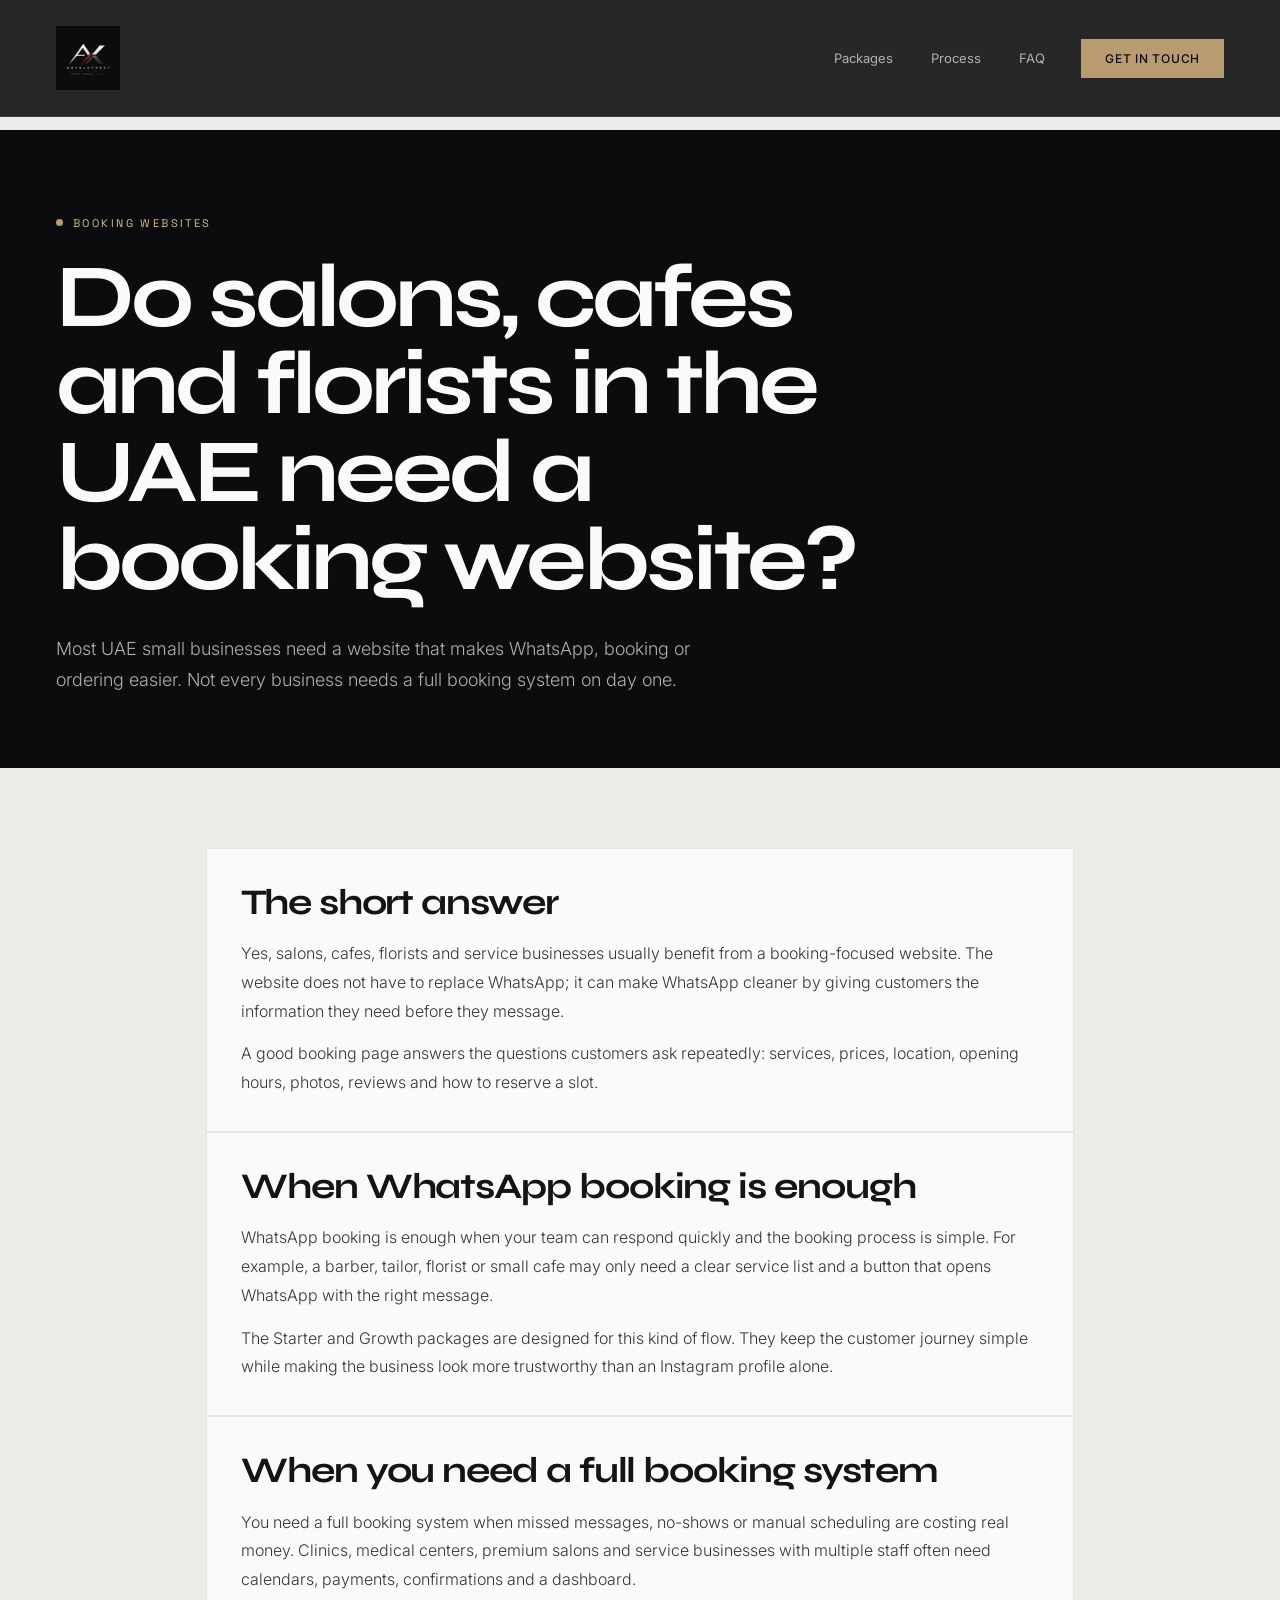
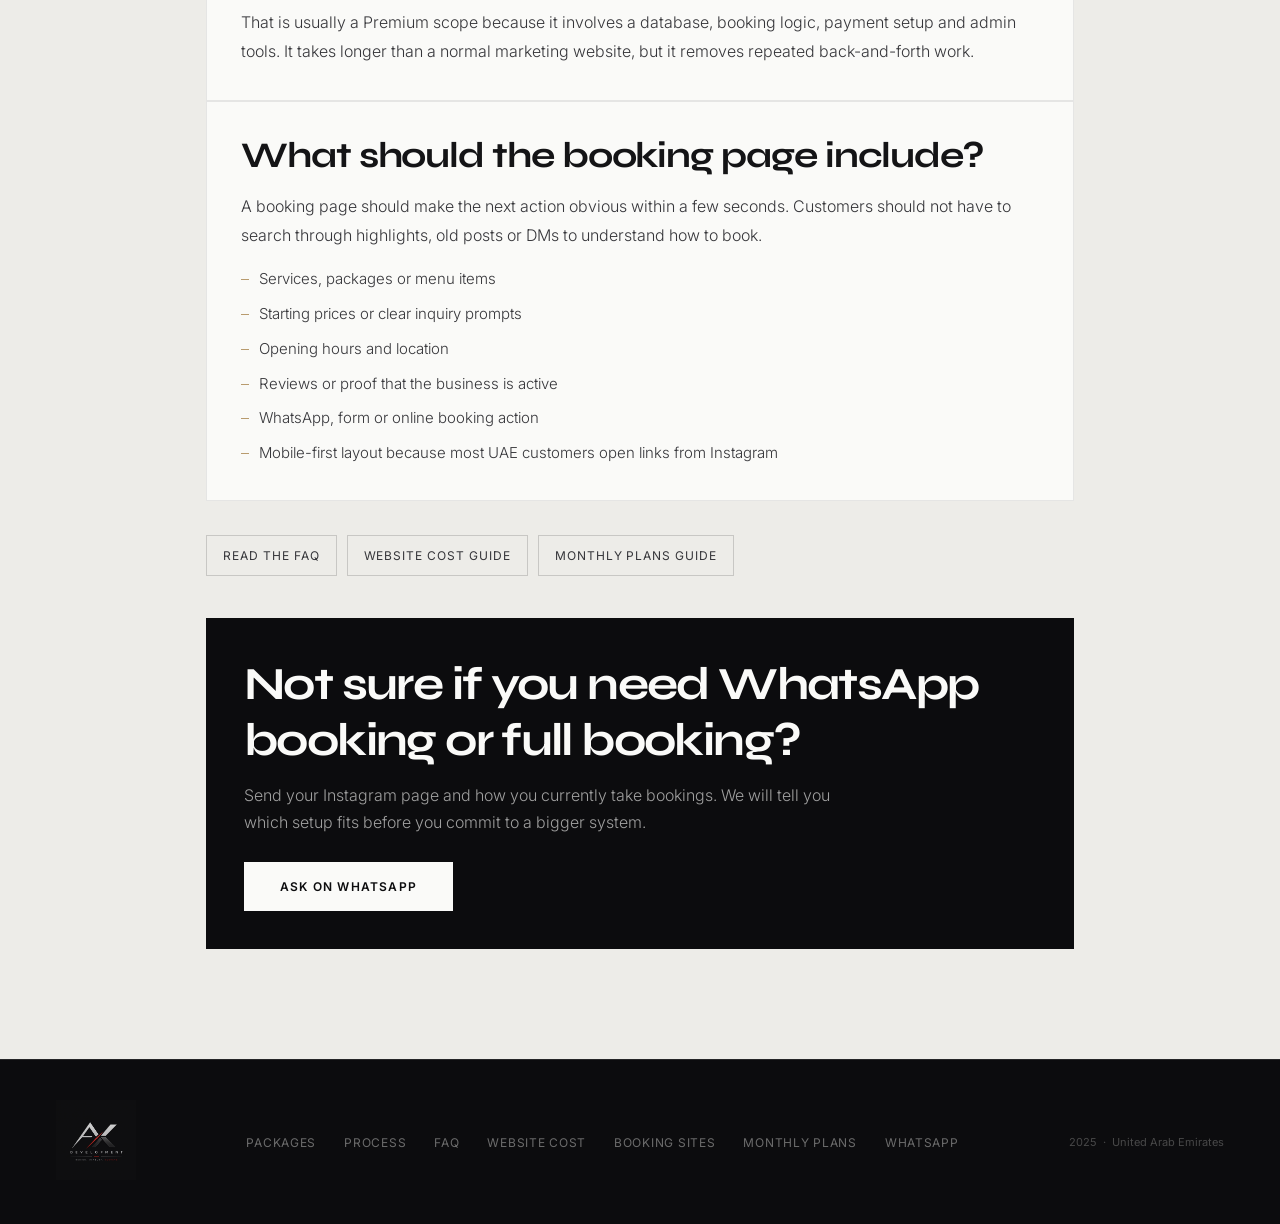
==== booking-website-uae.html @ 41cd71d6 "Add SEO, FAQ schema, and AI-crawler optimizations" ====
<!DOCTYPE html>
<html lang="en">
<head>
<meta charset="UTF-8">
<meta name="viewport" content="width=device-width, initial-scale=1.0">
<title>Do UAE Salons and Cafes Need a Booking Website? | AX Developments</title>
<meta name="description" content="When UAE salons, cafes, florists and clinics should use a booking website, WhatsApp flow or full online booking system.">
<link rel="canonical" href="https://www.axdevelopments.ae/booking-website-uae.html">
<meta property="og:title" content="Do UAE Salons and Cafes Need a Booking Website? | AX Developments">
<meta property="og:description" content="A practical guide to booking websites, WhatsApp flows and online booking systems for UAE small businesses.">
<meta property="og:image" content="https://www.axdevelopments.ae/AX_Logo.png">
<meta property="og:url" content="https://www.axdevelopments.ae/booking-website-uae.html">
<meta property="og:type" content="article">
<link rel="preconnect" href="https://fonts.googleapis.com">
<link rel="preconnect" href="https://fonts.gstatic.com" crossorigin>
<link href="https://fonts.googleapis.com/css2?family=Syne:wght@400;500;600;700;800&family=Inter:wght@300;400;500;600&family=Space+Grotesk:wght@300;400;500&display=swap" rel="stylesheet">
<link rel="stylesheet" href="style.css">
</head>
<body class="content-page">
<nav class="content-nav">
  <a href="index.html" class="nav-brand-link"><img src="AX_Logo.png" alt="AX Developments logo" class="nav-logo"></a>
  <div class="nav-right">
    <a href="index.html#packages" class="nav-link">Packages</a>
    <a href="index.html#process" class="nav-link">Process</a>
    <a href="faq.html" class="nav-link">FAQ</a>
    <a href="https://wa.me/971547502923" class="nav-cta" target="_blank" rel="noopener">Get in touch</a>
  </div>
</nav>
<main class="content-main">
  <section class="content-hero">
    <div class="content-hero-inner">
      <div class="content-kicker">Booking websites</div>
      <h1 class="content-title">Do salons, cafes and florists in the UAE need a booking website?</h1>
      <p class="content-intro">Most UAE small businesses need a website that makes WhatsApp, booking or ordering easier. Not every business needs a full booking system on day one.</p>
    </div>
  </section>
  <section class="content-wrap">
    <article class="answer-card">
      <h2>The short answer</h2>
      <p>Yes, salons, cafes, florists and service businesses usually benefit from a booking-focused website. The website does not have to replace WhatsApp; it can make WhatsApp cleaner by giving customers the information they need before they message.</p>
      <p>A good booking page answers the questions customers ask repeatedly: services, prices, location, opening hours, photos, reviews and how to reserve a slot.</p>
    </article>
    <article class="answer-card">
      <h2>When WhatsApp booking is enough</h2>
      <p>WhatsApp booking is enough when your team can respond quickly and the booking process is simple. For example, a barber, tailor, florist or small cafe may only need a clear service list and a button that opens WhatsApp with the right message.</p>
      <p>The Starter and Growth packages are designed for this kind of flow. They keep the customer journey simple while making the business look more trustworthy than an Instagram profile alone.</p>
    </article>
    <article class="answer-card">
      <h2>When you need a full booking system</h2>
      <p>You need a full booking system when missed messages, no-shows or manual scheduling are costing real money. Clinics, medical centers, premium salons and service businesses with multiple staff often need calendars, payments, confirmations and a dashboard.</p>
      <p>That is usually a Premium scope because it involves a database, booking logic, payment setup and admin tools. It takes longer than a normal marketing website, but it removes repeated back-and-forth work.</p>
    </article>
    <article class="answer-card">
      <h2>What should the booking page include?</h2>
      <p>A booking page should make the next action obvious within a few seconds. Customers should not have to search through highlights, old posts or DMs to understand how to book.</p>
      <ul>
        <li>Services, packages or menu items</li>
        <li>Starting prices or clear inquiry prompts</li>
        <li>Opening hours and location</li>
        <li>Reviews or proof that the business is active</li>
        <li>WhatsApp, form or online booking action</li>
        <li>Mobile-first layout because most UAE customers open links from Instagram</li>
      </ul>
    </article>
    <div class="resource-links">
      <a href="faq.html">Read the FAQ</a>
      <a href="website-cost-abu-dhabi.html">Website cost guide</a>
      <a href="monthly-website-plan.html">Monthly plans guide</a>
    </div>
    <div class="content-cta">
      <h2>Not sure if you need WhatsApp booking or full booking?</h2>
      <p>Send your Instagram page and how you currently take bookings. We will tell you which setup fits before you commit to a bigger system.</p>
      <a href="https://wa.me/971547502923?text=Hi AX, I want to know if my business needs a booking website or WhatsApp flow." class="btn-primary" target="_blank" rel="noopener"><span>Ask on WhatsApp</span></a>
    </div>
  </section>
</main>
<footer>
  <div class="footer-brand"><img src="AX_Logo.png" alt="AX Developments logo" class="footer-logo-img"></div>
  <div class="footer-links"><a href="index.html#packages">Packages</a><a href="index.html#process">Process</a><a href="faq.html">FAQ</a><a href="website-cost-abu-dhabi.html">Website cost</a><a href="booking-website-uae.html">Booking sites</a><a href="monthly-website-plan.html">Monthly plans</a><a href="https://wa.me/971547502923" target="_blank" rel="noopener">WhatsApp</a></div>
  <div class="footer-copy">2025 &nbsp;&middot;&nbsp; United Arab Emirates</div>
</footer>
</body>
</html>
---- style.css ----
*, *::before, *::after { box-sizing: border-box; margin: 0; padding: 0; }

:root {
  --bg: #EDECE8;
  --bg-warm: #E2E0DA;
  --bg-deep: #0C0C0E;
  --bg-deep2: #141417;
  --ink: #141416;
  --ink-mid: #36363A;
  --ink-light: #76767E;
  --accent: #B89B6E;
  --accent-bright: #D4BC92;
  --accent-dark: #8A7048;
  --green: #25D366;
  --white: #FAFAF8;
  --border: rgba(20,20,22,0.09);
  --border-strong: rgba(20,20,22,0.17);
  --wborder: rgba(250,250,248,0.1);
  --ease-out: cubic-bezier(0.16, 1, 0.3, 1);
  --ease-io: cubic-bezier(0.65, 0, 0.35, 1);
}

html { scroll-behavior: smooth; font-size: 16px; }
html.loading { overflow: hidden; }
body { font-family: 'Inter', sans-serif; background: var(--bg); color: var(--ink); overflow-x: hidden; -webkit-font-smoothing: antialiased; }
::selection { background: var(--accent); color: var(--bg-deep); }

.cursor-dot, .cursor-ring { position: fixed; top: 0; left: 0; pointer-events: none; z-index: 2000; border-radius: 50%; transform: translate(-50%, -50%); }
.cursor-dot { width: 6px; height: 6px; background: var(--accent); }
.cursor-ring { width: 36px; height: 36px; border: 1px solid rgba(184,155,110,0.5); transition: width 0.3s var(--ease-out), height 0.3s var(--ease-out), border-color 0.3s, background 0.3s; }
.cursor-ring.hovering { width: 64px; height: 64px; background: rgba(184,155,110,0.08); border-color: var(--accent); }
@media (hover: none) { .cursor-dot, .cursor-ring { display: none; } }

.scroll-progress { position: fixed; top: 0; left: 0; right: 0; height: 2px; z-index: 1500; }
.scroll-progress-fill { height: 100%; width: 0%; background: var(--accent); }

.page-loader { position: fixed; inset: 0; z-index: 1800; background: var(--bg-deep); display: flex; align-items: center; justify-content: center; transition: clip-path 1s var(--ease-io); clip-path: inset(0 0 0 0); }
.page-loader.done { clip-path: inset(0 0 100% 0); }
.loader-inner { text-align: center; width: min(80vw, 380px); }
.loader-logo { margin-bottom: 32px; }
.loader-logo-img { width: 160px; height: 160px; object-fit: cover; animation: loaderPulse 1.6s ease-in-out infinite alternate; }
@keyframes loaderPulse { from { opacity: 0.7; transform: scale(0.97); } to { opacity: 1; transform: scale(1.03); } }
.loader-bar { height: 1px; width: 100%; background: rgba(250,250,248,0.12); overflow: hidden; }
.loader-fill { height: 100%; width: 0%; background: var(--accent); transition: width 1.4s var(--ease-io); }
.loader-pct { font-family: 'Space Grotesk', sans-serif; font-size: 12px; color: rgba(250,250,248,0.4); margin-top: 14px; letter-spacing: 0.1em; }

nav { position: fixed; top: 0; left: 0; right: 0; z-index: 100; display: flex; align-items: center; justify-content: space-between; padding: 26px 56px; transition: padding 0.4s var(--ease-out), background 0.4s, border-color 0.4s; border-bottom: 1px solid transparent; }
nav.scrolled { padding: 14px 56px; background: rgba(12,12,14,0.72); backdrop-filter: blur(24px) saturate(1.3); border-color: var(--wborder); }
.nav-brand-link { display: flex; align-items: center; text-decoration: none; }
.nav-logo { height: 64px; width: 64px; object-fit: cover; mix-blend-mode: screen; display: block; }
.footer-logo-img { height: 80px; width: 80px; object-fit: cover; mix-blend-mode: screen; opacity: 0.8; }
.nav-brand { font-family: 'Syne', sans-serif; font-size: 24px; font-weight: 800; letter-spacing: -0.04em; color: var(--white); }
.brand-dot { color: var(--accent); }
.nav-right { display: flex; align-items: center; gap: 6px; }
.nav-link { font-size: 13px; font-weight: 400; color: rgba(250,250,248,0.65); text-decoration: none; padding: 8px 16px; position: relative; transition: color 0.3s; }
.nav-link:hover { color: var(--white); }
.nav-link::after { content: ''; position: absolute; left: 16px; right: 16px; bottom: 4px; height: 1px; background: var(--accent); transform: scaleX(0); transform-origin: right; transition: transform 0.4s var(--ease-out); }
.nav-link:hover::after { transform: scaleX(1); transform-origin: left; }
.nav-cta { font-size: 12px; letter-spacing: 0.06em; text-transform: uppercase; font-weight: 500; color: var(--bg-deep); background: var(--accent); padding: 12px 24px; text-decoration: none; margin-left: 14px; }
.hamburger { display: none; flex-direction: column; gap: 6px; border: none; background: none; cursor: pointer; padding: 4px; }
.hamburger span { display: block; width: 24px; height: 2px; background: var(--white); }

.mobile-menu { display: none; position: fixed; inset: 0; z-index: 1600; background: var(--bg-deep); flex-direction: column; align-items: center; justify-content: center; gap: 26px; }
.mobile-menu.open { display: flex; }
.mob-header { position: absolute; top: 0; left: 0; right: 0; display: flex; align-items: center; justify-content: space-between; padding: 20px 28px; }
.mob-logo { height: 56px; width: 56px; object-fit: cover; mix-blend-mode: screen; }
.mob-close { background: none; border: none; font-size: 24px; cursor: pointer; color: var(--white); }
.mob-link { font-family: 'Syne', sans-serif; font-size: 32px; font-weight: 700; color: var(--white); text-decoration: none; }
.mob-link:hover { color: var(--accent); }
.mob-cta { font-size: 14px; font-family: 'Inter', sans-serif; font-weight: 500; letter-spacing: 0.08em; text-transform: uppercase; background: var(--accent); color: var(--bg-deep); padding: 14px 40px; }

.hero { position: relative; min-height: 100vh; background: var(--bg-deep); display: flex; flex-direction: column; justify-content: flex-end; padding: 0 56px 110px; overflow: hidden; }
.hero-canvas-wrap { position: absolute; inset: 0; z-index: 0; }
#heroCanvas { width: 100%; height: 100%; display: block; }
.hero-grain { position: absolute; inset: 0; z-index: 1; pointer-events: none; opacity: 0.4; mix-blend-mode: overlay; background-image: url("data:image/svg+xml,%3Csvg viewBox='0 0 200 200' xmlns='http://www.w3.org/2000/svg'%3E%3Cfilter id='n'%3E%3CfeTurbulence type='fractalNoise' baseFrequency='0.85' numOctaves='3'/%3E%3C/filter%3E%3Crect width='100%25' height='100%25' filter='url(%23n)' opacity='0.35'/%3E%3C/svg%3E"); }
.hero-content { position: relative; z-index: 2; max-width: 1200px; }
.hero-eyebrow { display: inline-flex; align-items: center; gap: 12px; font-family: 'Space Grotesk', sans-serif; font-size: 11px; letter-spacing: 0.24em; text-transform: uppercase; color: rgba(250,250,248,0.5); margin-bottom: 38px; opacity: 0; transform: translateY(20px); }
.eyebrow-dot { width: 7px; height: 7px; border-radius: 50%; background: var(--accent); animation: pulse 2.4s ease-in-out infinite; flex-shrink: 0; }
@keyframes pulse { 0%, 100% { box-shadow: 0 0 0 0 rgba(184,155,110,0.5); } 50% { box-shadow: 0 0 0 8px rgba(184,155,110,0); } }
.hero-h1 { font-family: 'Syne', sans-serif; font-size: clamp(64px, 13vw, 200px); font-weight: 800; line-height: 0.88; letter-spacing: -0.05em; color: var(--white); margin-bottom: 48px; }
.h1-line { display: block; overflow: hidden; padding-bottom: 0.08em; }
.h1-inner { display: inline-block; transform: translateY(115%); }
.h1-inner.accent { color: var(--accent); font-style: italic; font-weight: 700; }
.hero-bottom { display: flex; align-items: flex-end; justify-content: space-between; gap: 48px; flex-wrap: wrap; }
.hero-sub { font-size: 18px; font-weight: 300; line-height: 1.6; color: rgba(250,250,248,0.65); max-width: 380px; opacity: 0; transform: translateY(20px); }
.hero-actions { display: flex; align-items: center; gap: 26px; opacity: 0; transform: translateY(20px); }

.hero-stats { position: absolute; bottom: 0; left: 56px; right: 56px; z-index: 2; display: flex; align-items: center; gap: 36px; padding: 22px 0; border-top: 1px solid var(--wborder); opacity: 0; }
.hstat { display: flex; align-items: baseline; gap: 12px; }
.hstat-num { font-family: 'Syne', sans-serif; font-size: 26px; font-weight: 700; color: var(--accent); letter-spacing: -0.02em; }
.hstat-label { font-size: 11px; letter-spacing: 0.1em; text-transform: uppercase; color: rgba(250,250,248,0.4); }
.hstat-div { width: 1px; height: 24px; background: var(--wborder); }

.hero-scroll { position: absolute; bottom: 120px; right: 56px; z-index: 2; display: flex; flex-direction: column; align-items: center; gap: 12px; opacity: 0; }
.hero-scroll span { font-size: 10px; letter-spacing: 0.18em; text-transform: uppercase; color: rgba(250,250,248,0.4); writing-mode: vertical-rl; }
.scroll-track { width: 1px; height: 52px; background: rgba(250,250,248,0.18); position: relative; overflow: hidden; }
.scroll-thumb { position: absolute; top: 0; left: 0; width: 100%; height: 40%; background: var(--accent); animation: scrollMove 2s var(--ease-io) infinite; }
@keyframes scrollMove { 0% { transform: translateY(-100%); } 100% { transform: translateY(250%); } }

.btn-primary { position: relative; display: inline-flex; align-items: center; background: var(--white); color: var(--bg-deep); padding: 17px 36px; font-size: 12px; font-weight: 600; letter-spacing: 0.1em; text-transform: uppercase; text-decoration: none; overflow: hidden; }
.btn-primary span { position: relative; z-index: 1; transition: color 0.4s var(--ease-out); }
.btn-primary::before { content: ''; position: absolute; inset: 0; background: var(--accent); transform: translateY(101%); transition: transform 0.45s var(--ease-out); }
.btn-primary:hover::before { transform: translateY(0); }
.btn-large { padding: 21px 50px; font-size: 13px; }
.btn-text { font-size: 13px; font-weight: 400; color: rgba(250,250,248,0.7); text-decoration: none; display: inline-flex; align-items: center; gap: 8px; transition: color 0.3s; }
.btn-text .arrow { transition: transform 0.35s var(--ease-out); display: inline-block; }
.btn-text:hover { color: var(--white); }
.btn-text:hover .arrow { transform: translateX(6px); }

.marquee-section { background: var(--bg-deep); overflow: hidden; }
.marquee-row { border-top: 1px solid var(--wborder); border-bottom: 1px solid var(--wborder); padding: 30px 0; overflow: hidden; }
.marquee-track { display: inline-flex; align-items: center; white-space: nowrap; will-change: transform; }
.marquee-track span { font-family: 'Syne', sans-serif; font-size: clamp(28px, 4vw, 54px); font-weight: 700; letter-spacing: -0.02em; color: transparent; -webkit-text-stroke: 1px rgba(250,250,248,0.22); padding: 0 34px; transition: all 0.4s; }
.marquee-track span:hover { color: var(--accent); -webkit-text-stroke: 1px var(--accent); }
.marquee-track i { color: var(--accent); font-size: 11px; font-style: normal; }

.stmt-section { background: var(--bg-deep); padding: 180px 56px; display: flex; justify-content: center; }
.stmt-text { font-family: 'Syne', sans-serif; font-size: clamp(30px, 5.2vw, 80px); font-weight: 600; line-height: 1.12; letter-spacing: -0.03em; text-align: center; max-width: 1240px; }
.stmt-word { display: inline-block; color: rgba(250,250,248,0.12); transition: color 0.5s var(--ease-out), transform 0.5s var(--ease-out); transform: translateY(6px); margin-right: 0.18em; }
.stmt-word.lit { color: var(--white); transform: translateY(0); }
.stmt-word.stmt-accent.lit { color: var(--accent); }

.eyebrow { display: inline-flex; align-items: center; gap: 10px; font-family: 'Space Grotesk', sans-serif; font-size: 11px; letter-spacing: 0.22em; text-transform: uppercase; color: var(--accent-dark); margin-bottom: 22px; }
.section-title { font-family: 'Syne', sans-serif; font-size: clamp(38px, 5.8vw, 86px); font-weight: 700; line-height: 1.0; letter-spacing: -0.04em; color: var(--ink); margin-bottom: 26px; }
.title-accent { color: var(--accent-dark); font-style: italic; }
.section-sub { font-size: 16px; font-weight: 300; line-height: 1.75; color: var(--ink-light); max-width: 500px; }
.section-header { margin-bottom: 72px; }

.reveal { opacity: 0; transform: translateY(32px); transition: opacity 0.9s var(--ease-out), transform 0.9s var(--ease-out); }
.reveal.visible { opacity: 1; transform: translateY(0); }
.delay-1 { transition-delay: 0.08s; } .delay-2 { transition-delay: 0.16s; } .delay-3 { transition-delay: 0.24s; } .delay-4 { transition-delay: 0.32s; }

.packages-section { padding: 150px 56px; background: var(--bg); }
.cards-grid { display: grid; grid-template-columns: repeat(5, 1fr); gap: 12px; margin-bottom: 14px; }
.pkg-card { position: relative; background: var(--white); border: 1px solid var(--border); cursor: pointer; overflow: hidden; min-height: 540px; transition: transform 0.15s ease-out, border-color 0.4s, box-shadow 0.5s var(--ease-out); transform-style: preserve-3d; will-change: transform; }
.pkg-card:hover { border-color: var(--border-strong); box-shadow: 0 36px 70px -22px rgba(20,20,22,0.24); z-index: 2; }
.pkg-card.featured { background: var(--bg-deep2); border-color: var(--bg-deep2); }
.pkg-card.commerce { background: linear-gradient(165deg, #141417 0%, #211C12 100%); border-color: rgba(184,155,110,0.3); }
.pkg-card.app { background: linear-gradient(165deg, #141417 0%, #1A1A22 60%, #232330 100%); border-color: rgba(184,155,110,0.4); }
.pkg-card.open { cursor: default; transform: none !important; box-shadow: 0 44px 88px -26px rgba(20,20,22,0.3); }
.card-glow { position: absolute; width: 380px; height: 380px; border-radius: 50%; background: radial-gradient(circle, rgba(184,155,110,0.16) 0%, transparent 65%); pointer-events: none; opacity: 0; transition: opacity 0.5s; transform: translate(-50%, -50%); z-index: 0; }
.pkg-card:hover .card-glow { opacity: 1; }
.card-badge { position: absolute; top: 0; right: 0; z-index: 3; font-size: 10px; letter-spacing: 0.12em; text-transform: uppercase; background: var(--accent); color: var(--bg-deep); font-weight: 600; padding: 7px 14px; }
.badge-gold { background: var(--accent-bright); }
.badge-app { background: var(--white); }
.card-front { position: relative; z-index: 1; padding: 34px 26px; display: flex; flex-direction: column; height: 100%; min-height: 540px; }
.pkg-card.open .card-front { display: none; }
.card-top { display: flex; align-items: flex-start; justify-content: space-between; }
.card-tier { font-family: 'Syne', sans-serif; font-size: 12px; font-weight: 700; letter-spacing: 0.14em; text-transform: uppercase; color: var(--accent-dark); }
.featured .card-tier, .commerce .card-tier, .app .card-tier { color: var(--accent-bright); }
.card-index { font-family: 'Space Grotesk', sans-serif; font-size: 13px; font-weight: 500; color: var(--border-strong); }
.featured .card-index, .commerce .card-index, .app .card-index { color: rgba(250,250,248,0.3); }
.card-price { display: flex; align-items: baseline; gap: 6px; margin-top: 40px; flex-wrap: wrap; }
.price-setup { font-family: 'Syne', sans-serif; font-size: clamp(24px, 1.9vw, 32px); font-weight: 700; letter-spacing: -0.03em; color: var(--ink); }
.featured .price-setup, .commerce .price-setup, .app .price-setup { color: var(--white); }
.price-sep { font-size: 10px; color: var(--ink-light); letter-spacing: 0.08em; text-transform: uppercase; }
.featured .price-sep, .commerce .price-sep, .app .price-sep { color: rgba(250,250,248,0.5); }
.card-monthly { font-size: 12.5px; font-weight: 300; color: var(--ink-light); margin-top: 6px; }
.featured .card-monthly, .commerce .card-monthly, .app .card-monthly { color: rgba(250,250,248,0.55); }
.card-tagline { font-size: 13px; font-weight: 300; color: var(--ink-mid); line-height: 1.6; margin-top: 20px; }
.featured .card-tagline, .commerce .card-tagline, .app .card-tagline { color: rgba(250,250,248,0.72); }
.card-meta { margin-top: auto; padding-top: 22px; display: flex; flex-direction: column; gap: 8px; }
.meta-row { display: flex; justify-content: space-between; gap: 10px; font-size: 11px; }
.meta-row span:first-child { color: var(--ink-light); letter-spacing: 0.05em; text-transform: uppercase; font-size: 10px; }
.meta-row span:last-child { color: var(--ink-mid); font-weight: 500; text-align: right; }
.featured .meta-row span:first-child, .commerce .meta-row span:first-child, .app .meta-row span:first-child { color: rgba(250,250,248,0.4); }
.featured .meta-row span:last-child, .commerce .meta-row span:last-child, .app .meta-row span:last-child { color: rgba(250,250,248,0.8); }
.card-cta-hint { display: flex; align-items: center; justify-content: space-between; margin-top: 18px; padding-top: 18px; border-top: 1px solid var(--border); font-size: 10px; letter-spacing: 0.08em; text-transform: uppercase; color: var(--accent-dark); }
.featured .card-cta-hint, .commerce .card-cta-hint, .app .card-cta-hint { border-color: var(--wborder); color: var(--accent-bright); }
.hint-icon { width: 24px; height: 24px; border: 1px solid currentColor; border-radius: 50%; display: flex; align-items: center; justify-content: center; font-size: 13px; transition: transform 0.4s var(--ease-out), background 0.3s, color 0.3s; flex-shrink: 0; }
.pkg-card:hover .hint-icon { transform: rotate(90deg); background: var(--accent); color: var(--bg-deep); border-color: var(--accent); }
.card-back { position: relative; z-index: 1; padding: 30px 26px; display: none; flex-direction: column; gap: 14px; }
.pkg-card.open .card-back { display: flex; animation: cardReveal 0.5s var(--ease-out); }
@keyframes cardReveal { from { opacity: 0; transform: translateY(16px); } to { opacity: 1; transform: translateY(0); } }
.card-close { background: none; border: 1px solid var(--border-strong); border-radius: 50%; width: 30px; height: 30px; cursor: pointer; color: var(--ink-mid); font-size: 12px; transition: all 0.3s; flex-shrink: 0; }
.featured .card-close, .commerce .card-close, .app .card-close { border-color: rgba(250,250,248,0.25); color: rgba(250,250,248,0.7); }
.card-close:hover { background: var(--ink); color: var(--white); border-color: var(--ink); }
.featured .card-close:hover, .commerce .card-close:hover, .app .card-close:hover { background: var(--white); color: var(--ink); border-color: var(--white); }
.features-list { list-style: none; display: flex; flex-direction: column; gap: 9px; }
.features-list li { font-size: 12px; font-weight: 300; color: var(--ink-mid); line-height: 1.5; padding-left: 16px; position: relative; opacity: 0; transform: translateX(-8px); animation: featIn 0.5s var(--ease-out) forwards; }
.pkg-card.open .features-list li:nth-child(1) { animation-delay: 0.05s; } .pkg-card.open .features-list li:nth-child(2) { animation-delay: 0.09s; } .pkg-card.open .features-list li:nth-child(3) { animation-delay: 0.13s; } .pkg-card.open .features-list li:nth-child(4) { animation-delay: 0.17s; } .pkg-card.open .features-list li:nth-child(5) { animation-delay: 0.21s; } .pkg-card.open .features-list li:nth-child(6) { animation-delay: 0.25s; } .pkg-card.open .features-list li:nth-child(7) { animation-delay: 0.29s; } .pkg-card.open .features-list li:nth-child(8) { animation-delay: 0.33s; } .pkg-card.open .features-list li:nth-child(9) { animation-delay: 0.37s; }
@keyframes featIn { to { opacity: 1; transform: translateX(0); } }
.featured .features-list li, .commerce .features-list li, .app .features-list li { color: rgba(250,250,248,0.75); }
.features-list li::before { content: ''; position: absolute; left: 0; top: 8px; width: 7px; height: 1px; background: var(--accent); }
.sales-note { font-size: 11.5px; font-weight: 300; line-height: 1.65; color: var(--accent-dark); padding: 13px 15px; background: rgba(184,155,110,0.08); border-left: 2px solid var(--accent); }
.featured .sales-note, .commerce .sales-note, .app .sales-note { color: var(--accent-bright); background: rgba(184,155,110,0.1); }
.not-included { font-size: 11px; font-weight: 300; color: var(--ink-light); line-height: 1.6; padding: 11px 13px; border: 1px solid var(--border); background: var(--bg); }
.featured .not-included, .commerce .not-included, .app .not-included { background: rgba(250,250,248,0.04); border-color: var(--wborder); color: rgba(250,250,248,0.5); }
.not-included span { display: block; font-weight: 500; color: var(--ink-mid); margin-bottom: 4px; font-size: 10px; letter-spacing: 0.08em; text-transform: uppercase; }
.featured .not-included span, .commerce .not-included span, .app .not-included span { color: rgba(250,250,248,0.7); }
.card-btns { display: flex; flex-direction: column; gap: 8px; }
.card-demo-btn { display: block; text-align: center; padding: 12px; font-size: 11px; font-weight: 500; letter-spacing: 0.08em; text-transform: uppercase; text-decoration: none; border: 1px solid var(--border-strong); color: var(--ink-mid); transition: all 0.3s; }
.card-demo-btn:hover { background: var(--ink); color: var(--white); border-color: var(--ink); }
.featured .card-demo-btn, .commerce .card-demo-btn, .app .card-demo-btn { border-color: rgba(250,250,248,0.25); color: rgba(250,250,248,0.8); }
.featured .card-demo-btn:hover, .commerce .card-demo-btn:hover, .app .card-demo-btn:hover { background: var(--white); color: var(--ink); border-color: var(--white); }
.card-wa-btn { display: block; text-align: center; background: var(--green); color: white; padding: 13px; font-size: 11px; font-weight: 600; letter-spacing: 0.08em; text-transform: uppercase; text-decoration: none; transition: background 0.3s, transform 0.3s var(--ease-out); }
.card-wa-btn:hover { background: #1db954; transform: translateY(-2px); }
.card-wa-btn.full { margin-top: 4px; }

.addon-strip { display: flex; align-items: center; gap: 20px; flex-wrap: wrap; padding: 22px 36px; background: var(--bg-warm); border: 1px solid var(--border); }
.addon-label { font-size: 10px; letter-spacing: 0.16em; text-transform: uppercase; background: var(--accent); color: var(--bg-deep); padding: 5px 12px; font-weight: 600; }
.addon-text { font-size: 14px; font-weight: 300; color: var(--ink-mid); }
.addon-price { font-size: 13px; font-weight: 600; color: var(--ink); margin-left: auto; }
.commitment-note { margin-top: 28px; font-size: 12px; font-weight: 300; color: var(--ink-light); }

.commerce-banner { background: var(--bg-deep); padding: 150px 56px; }
.cb-inner { display: grid; grid-template-columns: 1fr 1fr; gap: 80px; align-items: center; max-width: 1300px; margin: 0 auto; }
.commerce-banner .eyebrow { color: var(--accent-bright); }
.cb-title { font-family: 'Syne', sans-serif; font-size: clamp(36px, 5vw, 72px); font-weight: 700; line-height: 1.02; letter-spacing: -0.035em; color: var(--white); margin-bottom: 24px; }
.cb-cut { color: #E05A52; font-style: italic; display: inline-block; }
.cb-sub { font-size: 16px; font-weight: 300; color: rgba(250,250,248,0.55); line-height: 1.7; max-width: 420px; }
.calc-box { background: var(--bg-deep2); border: 1px solid var(--wborder); padding: 40px; }
.calc-label { display: block; font-size: 11px; letter-spacing: 0.14em; text-transform: uppercase; color: rgba(250,250,248,0.45); margin-bottom: 14px; }
.calc-value { font-family: 'Syne', sans-serif; font-size: 44px; font-weight: 700; color: var(--white); letter-spacing: -0.03em; margin-bottom: 20px; }
#revSlider { width: 100%; appearance: none; -webkit-appearance: none; height: 3px; background: rgba(250,250,248,0.15); outline: none; margin-bottom: 36px; cursor: pointer; }
#revSlider::-webkit-slider-thumb { appearance: none; -webkit-appearance: none; width: 22px; height: 22px; border-radius: 50%; background: var(--accent); cursor: pointer; border: 4px solid var(--bg-deep2); box-shadow: 0 0 0 1px var(--accent); }
#revSlider::-moz-range-thumb { width: 16px; height: 16px; border-radius: 50%; background: var(--accent); cursor: pointer; border: none; }
.calc-results { display: flex; flex-direction: column; margin-bottom: 32px; }
.calc-row { display: flex; justify-content: space-between; align-items: baseline; padding: 14px 0; border-top: 1px solid var(--wborder); font-size: 14px; }
.calc-row span:first-child { color: rgba(250,250,248,0.5); font-weight: 300; }
.calc-row span:last-child { font-family: 'Syne', sans-serif; font-weight: 700; font-size: 18px; letter-spacing: -0.01em; }
.calc-row.loss span:last-child { color: #E05A52; }
.calc-row.keep span:last-child { color: rgba(250,250,248,0.7); }
.calc-row.save { border-top-width: 2px; border-top-color: var(--accent); }
.calc-row.save span:last-child { color: var(--accent-bright); font-size: 24px; }
.calc-btn { width: 100%; justify-content: center; }

.process-section { padding: 150px 56px; background: var(--bg); display: grid; grid-template-columns: 0.85fr 1.15fr; gap: 80px; align-items: start; }
.process-sticky { position: sticky; top: 140px; }
.process-counter { display: flex; align-items: baseline; gap: 8px; margin-top: 48px; font-family: 'Syne', sans-serif; font-size: 18px; font-weight: 700; color: var(--ink-light); }
#stepCurrent { font-size: 64px; color: var(--accent-dark); line-height: 1; }
.counter-sep { color: var(--border-strong); }
.steps-container { display: flex; flex-direction: column; }
.step { display: grid; grid-template-columns: 64px 1fr; gap: 28px; padding: 46px 0; border-top: 1px solid var(--border-strong); opacity: 0.3; transition: opacity 0.5s var(--ease-out); }
.step:last-child { border-bottom: 1px solid var(--border-strong); }
.step.active { opacity: 1; }
.step-num { font-family: 'Space Grotesk', sans-serif; font-size: 16px; font-weight: 500; color: var(--accent-dark); }
.step-marker { position: relative; }
.step-marker::after { content: ''; position: absolute; left: 7px; top: 32px; bottom: -46px; width: 1px; background: var(--border-strong); }
.step:last-child .step-marker::after { display: none; }
.step-title { font-family: 'Syne', sans-serif; font-size: clamp(20px, 2.4vw, 30px); font-weight: 600; letter-spacing: -0.02em; color: var(--ink); margin-bottom: 14px; line-height: 1.2; }
.step-desc { font-size: 15px; font-weight: 300; color: var(--ink-light); line-height: 1.8; max-width: 540px; }

.cta-section { position: relative; background: var(--bg-deep); padding: 180px 56px; text-align: center; overflow: hidden; }
.cta-bg-text { position: absolute; top: 50%; left: 50%; transform: translate(-50%, -50%); font-family: 'Syne', sans-serif; font-size: clamp(280px, 48vw, 720px); font-weight: 800; letter-spacing: -0.06em; color: transparent; -webkit-text-stroke: 1px rgba(250,250,248,0.07); z-index: 0; pointer-events: none; user-select: none; line-height: 1; }
.cta-inner { position: relative; z-index: 1; max-width: 700px; margin: 0 auto; }
.cta-title { font-family: 'Syne', sans-serif; font-size: clamp(38px, 5.8vw, 76px); font-weight: 700; letter-spacing: -0.04em; color: var(--white); line-height: 1.02; margin-bottom: 26px; }
.cta-sub { font-size: 16px; font-weight: 300; color: rgba(250,250,248,0.55); line-height: 1.7; margin-bottom: 52px; }
.cta-section .btn-primary { background: var(--accent); color: var(--bg-deep); }
.cta-section .btn-primary::before { background: var(--white); }

footer { background: var(--bg-deep); padding: 40px 56px; display: flex; align-items: center; justify-content: space-between; border-top: 1px solid var(--wborder); }
.footer-brand { font-family: 'Syne', sans-serif; font-size: 16px; font-weight: 800; color: rgba(250,250,248,0.5); }
.footer-links { display: flex; gap: 28px; flex-wrap: wrap; justify-content: center; }
.footer-links a { font-size: 12px; color: rgba(250,250,248,0.4); text-decoration: none; letter-spacing: 0.06em; text-transform: uppercase; transition: color 0.3s; }
.footer-links a:hover { color: var(--white); }
.footer-copy { font-size: 11px; color: rgba(250,250,248,0.25); }

.content-page { background: var(--bg); color: var(--ink); }
.content-nav { background: rgba(12,12,14,0.88); backdrop-filter: blur(24px) saturate(1.3); border-color: var(--wborder); }
.content-main { padding-top: 130px; }
.content-hero { padding: 80px 56px 72px; background: var(--bg-deep); color: var(--white); }
.content-hero-inner { max-width: 980px; }
.content-kicker { display: inline-flex; align-items: center; gap: 10px; font-family: 'Space Grotesk', sans-serif; font-size: 11px; letter-spacing: 0.22em; text-transform: uppercase; color: var(--accent-bright); margin-bottom: 24px; }
.content-kicker::before { content: ''; width: 7px; height: 7px; border-radius: 50%; background: var(--accent); }
.content-title { font-family: 'Syne', sans-serif; font-size: clamp(42px, 7vw, 92px); font-weight: 700; line-height: 0.98; letter-spacing: -0.045em; max-width: 900px; margin-bottom: 28px; }
.content-intro { font-size: 18px; font-weight: 300; line-height: 1.75; color: rgba(250,250,248,0.68); max-width: 680px; }
.content-wrap { max-width: 980px; margin: 0 auto; padding: 80px 56px 110px; }
.answer-grid { display: grid; gap: 18px; }
.answer-card { background: var(--white); border: 1px solid var(--border); padding: 34px; }
.answer-card h2 { font-family: 'Syne', sans-serif; font-size: clamp(24px, 3vw, 36px); font-weight: 700; line-height: 1.12; letter-spacing: -0.03em; color: var(--ink); margin-bottom: 16px; }
.answer-card h3 { font-family: 'Syne', sans-serif; font-size: 20px; font-weight: 700; letter-spacing: -0.02em; color: var(--ink); margin: 28px 0 10px; }
.answer-card p { font-size: 16px; font-weight: 300; line-height: 1.8; color: var(--ink-mid); margin-bottom: 14px; }
.answer-card p:last-child { margin-bottom: 0; }
.answer-card ul { list-style: none; display: grid; gap: 10px; margin: 18px 0 0; }
.answer-card li { position: relative; padding-left: 18px; font-size: 15px; font-weight: 300; line-height: 1.65; color: var(--ink-mid); }
.answer-card li::before { content: ''; position: absolute; left: 0; top: 12px; width: 8px; height: 1px; background: var(--accent); }
.content-note { margin: 26px 0; padding: 20px 24px; background: var(--bg-warm); border-left: 2px solid var(--accent); font-size: 15px; font-weight: 300; line-height: 1.75; color: var(--ink-mid); }
.resource-links { display: flex; flex-wrap: wrap; gap: 10px; margin-top: 34px; }
.resource-links a { display: inline-flex; align-items: center; padding: 12px 16px; border: 1px solid var(--border-strong); color: var(--ink-mid); text-decoration: none; font-size: 12px; letter-spacing: 0.08em; text-transform: uppercase; transition: all 0.3s; }
.resource-links a:hover { background: var(--ink); color: var(--white); border-color: var(--ink); }
.content-cta { margin-top: 42px; padding: 38px; background: var(--bg-deep); color: var(--white); }
.content-cta h2 { font-family: 'Syne', sans-serif; font-size: clamp(28px, 4vw, 46px); font-weight: 700; letter-spacing: -0.035em; margin-bottom: 14px; }
.content-cta p { font-size: 16px; font-weight: 300; line-height: 1.7; color: rgba(250,250,248,0.62); max-width: 620px; margin-bottom: 26px; }

.sticky-wa { position: fixed; bottom: 28px; right: 28px; z-index: 90; width: 54px; height: 54px; border-radius: 50%; background: var(--green); display: flex; align-items: center; justify-content: center; box-shadow: 0 8px 28px rgba(37,211,102,0.4); text-decoration: none; transition: transform 0.3s var(--ease-out); }
.sticky-wa:hover { transform: scale(1.1) rotate(6deg); }
.sticky-wa svg { width: 27px; height: 27px; }

@media (max-width: 1400px) { .cards-grid { grid-template-columns: repeat(3, 1fr); } }
@media (max-width: 1024px) { .cards-grid { grid-template-columns: repeat(2, 1fr); } .pkg-card, .card-front { min-height: 480px; } }
@media (max-width: 960px) {
  nav { padding: 18px 24px; } nav.scrolled { padding: 14px 24px; }
  .nav-right { display: none; } .hamburger { display: flex; }
  .hero { padding: 0 24px 130px; }
  .hero-bottom { flex-direction: column; align-items: flex-start; gap: 32px; }
  .hero-scroll { display: none; }
  .hero-stats { left: 24px; right: 24px; gap: 16px; flex-wrap: wrap; }
  .hstat { gap: 8px; } .hstat-num { font-size: 20px; } .hstat-label { font-size: 9px; } .hstat-div { display: none; }
  .stmt-section { padding: 110px 24px; }
  .packages-section { padding: 90px 24px; }
  .cards-grid { grid-template-columns: 1fr; }
  .pkg-card { min-height: auto; } .card-front { min-height: 400px; }
  .addon-strip { flex-direction: column; align-items: flex-start; } .addon-price { margin-left: 0; }
  .commerce-banner { padding: 90px 24px; } .cb-inner { grid-template-columns: 1fr; gap: 48px; } .calc-box { padding: 28px 22px; } .calc-value { font-size: 34px; }
  .process-section { grid-template-columns: 1fr; gap: 48px; padding: 90px 24px; } .process-sticky { position: relative; top: 0; } .process-counter { display: none; }
  .cta-section { padding: 110px 24px; }
  footer { flex-direction: column; gap: 20px; text-align: center; padding: 36px 24px; }
  .content-nav .nav-right { display: flex; flex-wrap: wrap; justify-content: flex-end; gap: 2px; }
  .content-nav .nav-link { padding: 6px 8px; font-size: 11px; }
  .content-nav .nav-cta { display: none; }
  .content-main { padding-top: 112px; }
  .content-hero { padding: 64px 24px 56px; }
  .content-wrap { padding: 54px 24px 82px; }
  .answer-card { padding: 26px 22px; }
  .content-cta { padding: 30px 24px; }
}
@media (prefers-reduced-motion: reduce) { *, *::before, *::after { animation-duration: 0.01ms !important; transition-duration: 0.01ms !important; } .h1-inner { transform: none; } .cursor-dot, .cursor-ring { display: none; } }
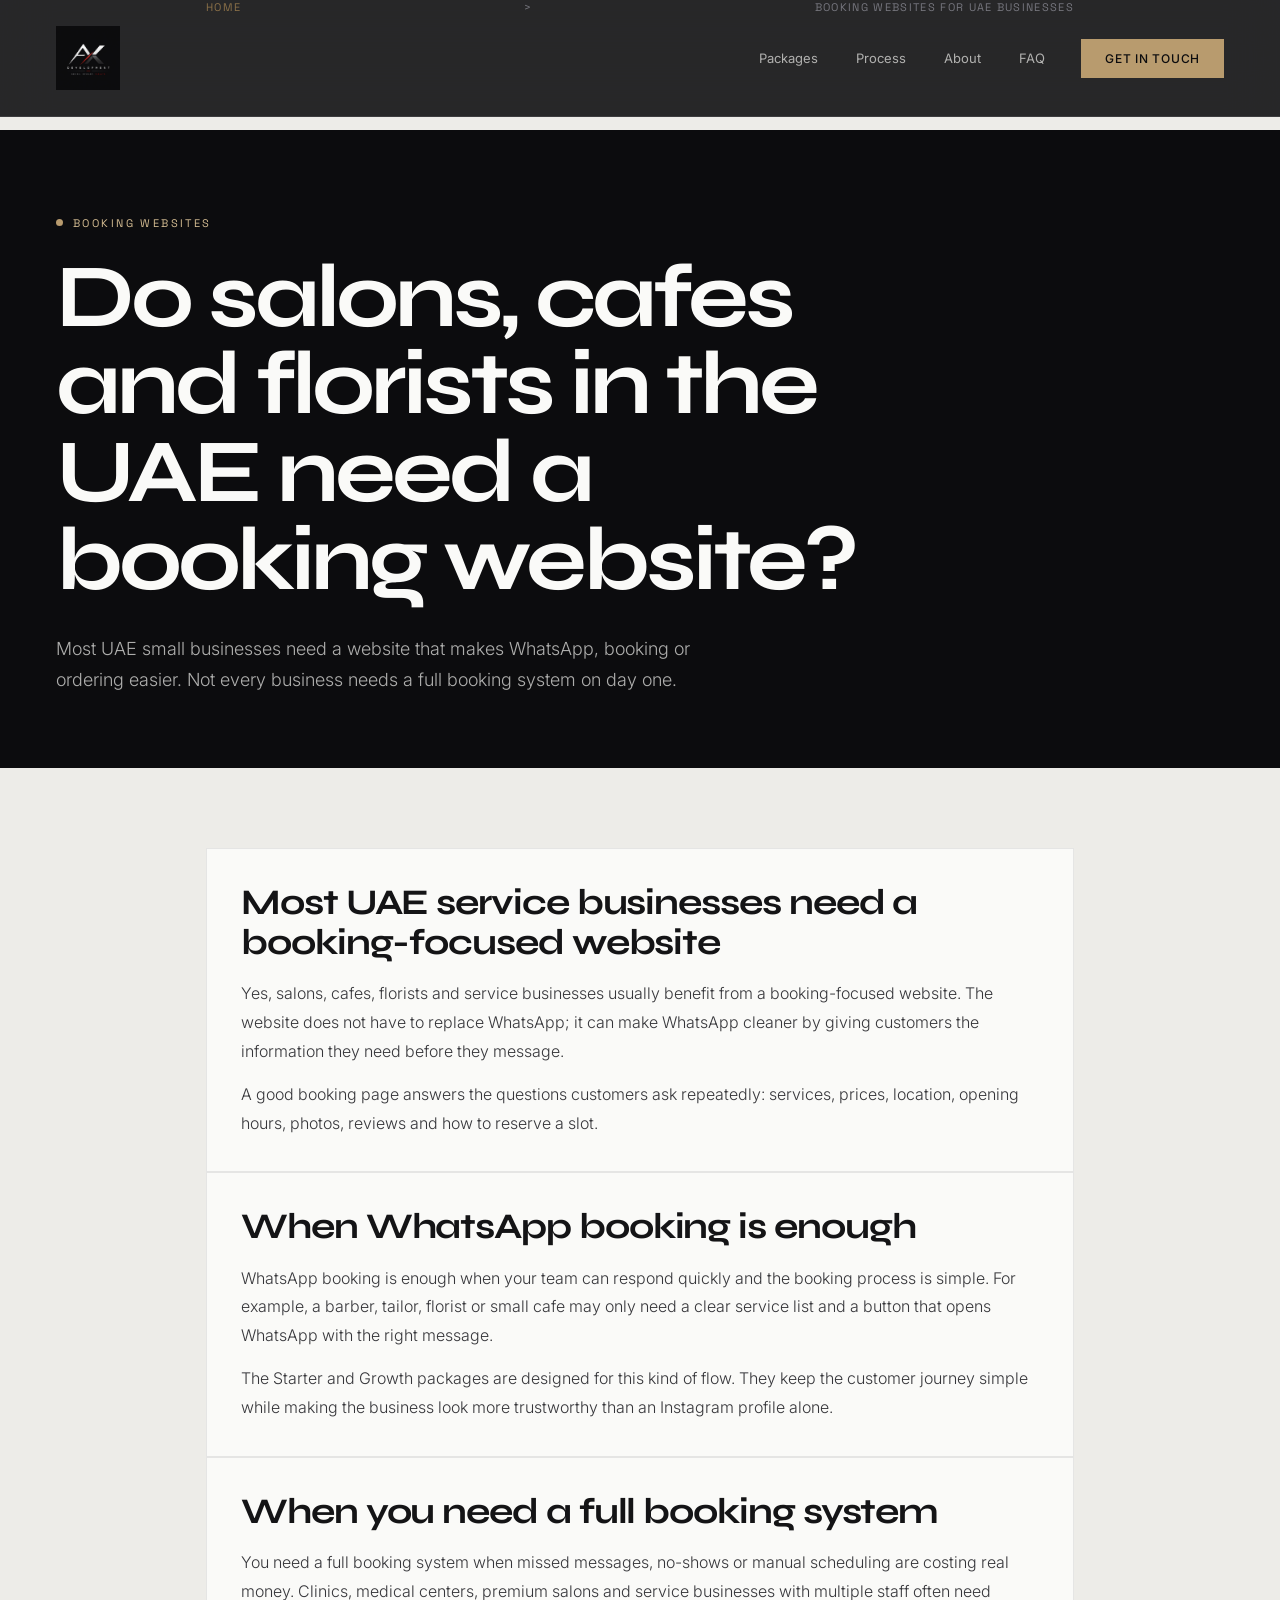
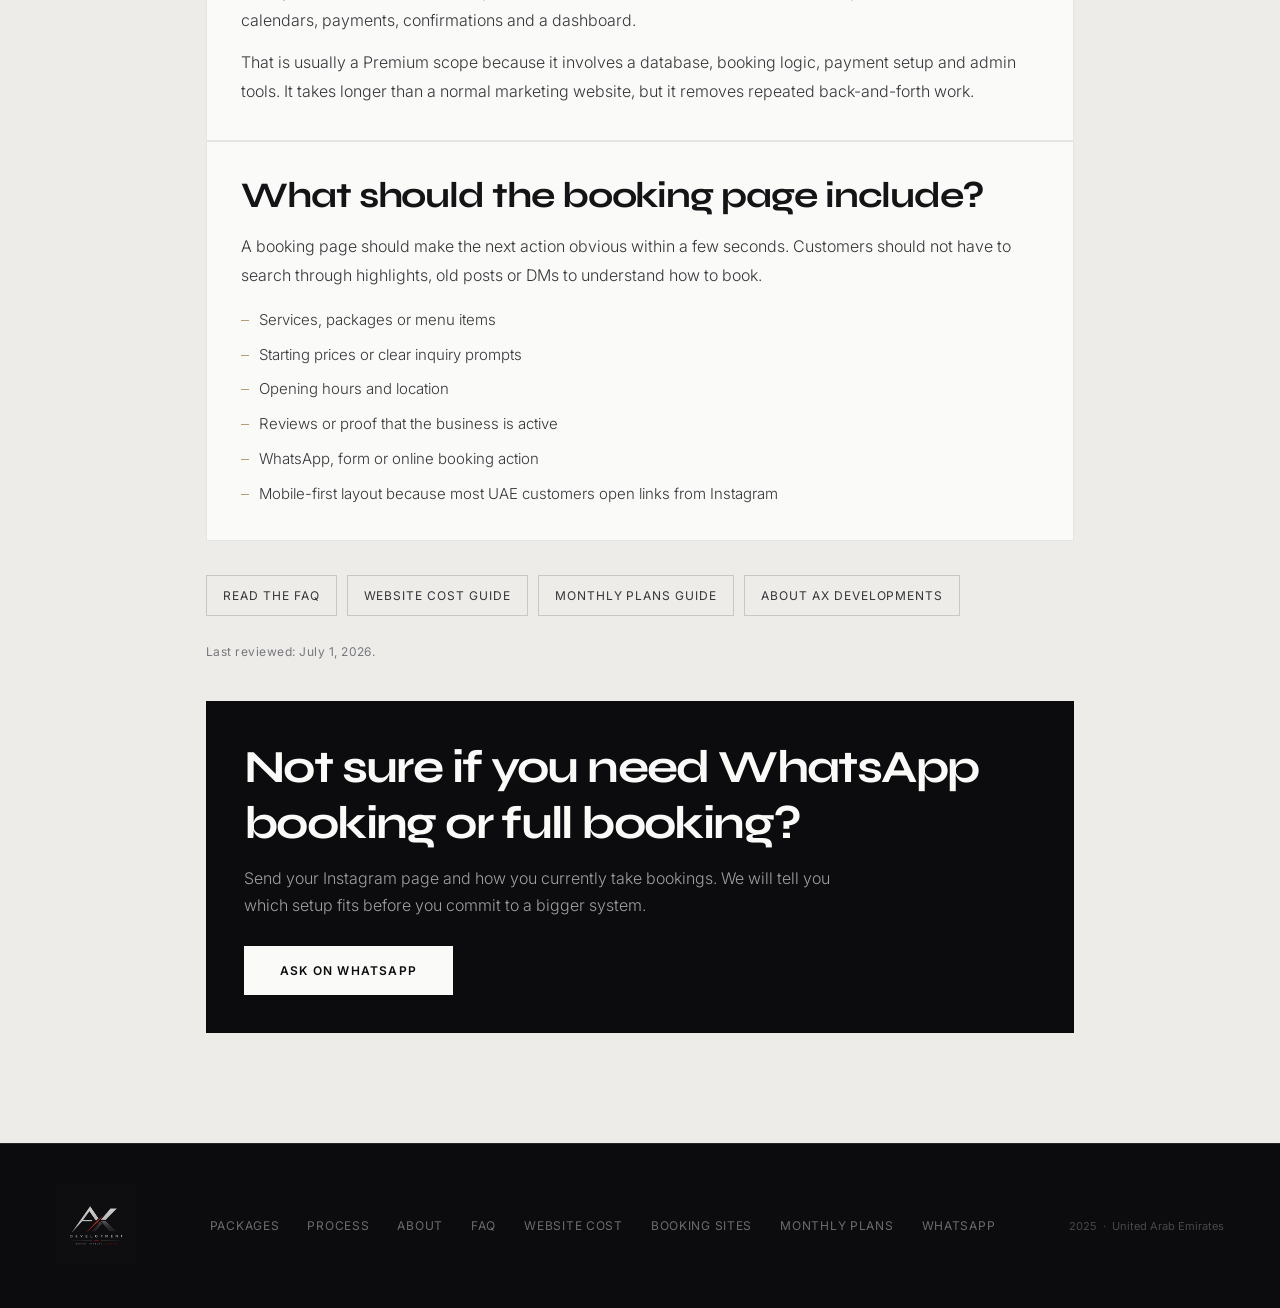
==== commit 8e7efaf2: "Expand structured data, internal linking, and AI-crawler readability" ====
--- a/booking-website-uae.html
+++ b/booking-website-uae.html
@@ -15,6 +15,26 @@
 <link rel="preconnect" href="https://fonts.gstatic.com" crossorigin>
 <link href="https://fonts.googleapis.com/css2?family=Syne:wght@400;500;600;700;800&family=Inter:wght@300;400;500;600&family=Space+Grotesk:wght@300;400;500&display=swap" rel="stylesheet">
 <link rel="stylesheet" href="style.css">
+<script type="application/ld+json">
+{
+  "@context": "https://schema.org",
+  "@type": "BreadcrumbList",
+  "itemListElement": [
+    {
+      "@type": "ListItem",
+      "position": 1,
+      "name": "Home",
+      "item": "https://www.axdevelopments.ae/"
+    },
+    {
+      "@type": "ListItem",
+      "position": 2,
+      "name": "Booking websites for UAE businesses",
+      "item": "https://www.axdevelopments.ae/booking-website-uae.html"
+    }
+  ]
+}
+</script>
 </head>
 <body class="content-page">
 <nav class="content-nav">
@@ -22,11 +42,13 @@
   <div class="nav-right">
     <a href="index.html#packages" class="nav-link">Packages</a>
     <a href="index.html#process" class="nav-link">Process</a>
+    <a href="about.html" class="nav-link">About</a>
     <a href="faq.html" class="nav-link">FAQ</a>
     <a href="https://wa.me/971547502923" class="nav-cta" target="_blank" rel="noopener">Get in touch</a>
   </div>
 </nav>
 <main class="content-main">
+  <nav class="breadcrumb" aria-label="Breadcrumb"><a href="index.html">Home</a><span>&gt;</span><span>Booking websites for UAE businesses</span></nav>
   <section class="content-hero">
     <div class="content-hero-inner">
       <div class="content-kicker">Booking websites</div>
@@ -36,7 +58,7 @@
   </section>
   <section class="content-wrap">
     <article class="answer-card">
-      <h2>The short answer</h2>
+      <h2>Most UAE service businesses need a booking-focused website</h2>
       <p>Yes, salons, cafes, florists and service businesses usually benefit from a booking-focused website. The website does not have to replace WhatsApp; it can make WhatsApp cleaner by giving customers the information they need before they message.</p>
       <p>A good booking page answers the questions customers ask repeatedly: services, prices, location, opening hours, photos, reviews and how to reserve a slot.</p>
     </article>
@@ -66,7 +88,9 @@
       <a href="faq.html">Read the FAQ</a>
       <a href="website-cost-abu-dhabi.html">Website cost guide</a>
       <a href="monthly-website-plan.html">Monthly plans guide</a>
+      <a href="about.html">About AX Developments</a>
     </div>
+    <div class="last-reviewed">Last reviewed: July 1, 2026.</div>
     <div class="content-cta">
       <h2>Not sure if you need WhatsApp booking or full booking?</h2>
       <p>Send your Instagram page and how you currently take bookings. We will tell you which setup fits before you commit to a bigger system.</p>
@@ -76,7 +100,7 @@
 </main>
 <footer>
   <div class="footer-brand"><img src="AX_Logo.png" alt="AX Developments logo" class="footer-logo-img"></div>
-  <div class="footer-links"><a href="index.html#packages">Packages</a><a href="index.html#process">Process</a><a href="faq.html">FAQ</a><a href="website-cost-abu-dhabi.html">Website cost</a><a href="booking-website-uae.html">Booking sites</a><a href="monthly-website-plan.html">Monthly plans</a><a href="https://wa.me/971547502923" target="_blank" rel="noopener">WhatsApp</a></div>
+  <div class="footer-links"><a href="index.html#packages">Packages</a><a href="index.html#process">Process</a><a href="about.html">About</a><a href="faq.html">FAQ</a><a href="website-cost-abu-dhabi.html">Website cost</a><a href="booking-website-uae.html">Booking sites</a><a href="monthly-website-plan.html">Monthly plans</a><a href="https://wa.me/971547502923" target="_blank" rel="noopener">WhatsApp</a></div>
   <div class="footer-copy">2025 &nbsp;&middot;&nbsp; United Arab Emirates</div>
 </footer>
 </body>
--- a/style.css
+++ b/style.css
@@ -241,6 +241,14 @@
 .step-title { font-family: 'Syne', sans-serif; font-size: clamp(20px, 2.4vw, 30px); font-weight: 600; letter-spacing: -0.02em; color: var(--ink); margin-bottom: 14px; line-height: 1.2; }
 .step-desc { font-size: 15px; font-weight: 300; color: var(--ink-light); line-height: 1.8; max-width: 540px; }
 
+.resource-section { padding: 150px 56px; background: var(--bg-warm); }
+.resource-card-grid { display: grid; grid-template-columns: repeat(5, 1fr); gap: 12px; }
+.resource-card { display: flex; flex-direction: column; min-height: 260px; padding: 30px 26px; background: var(--white); border: 1px solid var(--border); color: var(--ink); text-decoration: none; transition: transform 0.3s var(--ease-out), border-color 0.3s, box-shadow 0.3s; }
+.resource-card:hover { transform: translateY(-4px); border-color: var(--border-strong); box-shadow: 0 30px 60px -28px rgba(20,20,22,0.25); }
+.resource-card-label { font-size: 10px; letter-spacing: 0.14em; text-transform: uppercase; color: var(--accent-dark); margin-bottom: 18px; font-weight: 600; }
+.resource-card strong { font-family: 'Syne', sans-serif; font-size: 22px; line-height: 1.12; letter-spacing: -0.03em; margin-bottom: 16px; }
+.resource-card p { font-size: 13px; font-weight: 300; line-height: 1.7; color: var(--ink-light); margin-top: auto; }
+
 .cta-section { position: relative; background: var(--bg-deep); padding: 180px 56px; text-align: center; overflow: hidden; }
 .cta-bg-text { position: absolute; top: 50%; left: 50%; transform: translate(-50%, -50%); font-family: 'Syne', sans-serif; font-size: clamp(280px, 48vw, 720px); font-weight: 800; letter-spacing: -0.06em; color: transparent; -webkit-text-stroke: 1px rgba(250,250,248,0.07); z-index: 0; pointer-events: none; user-select: none; line-height: 1; }
 .cta-inner { position: relative; z-index: 1; max-width: 700px; margin: 0 auto; }
@@ -259,6 +267,10 @@
 .content-page { background: var(--bg); color: var(--ink); }
 .content-nav { background: rgba(12,12,14,0.88); backdrop-filter: blur(24px) saturate(1.3); border-color: var(--wborder); }
 .content-main { padding-top: 130px; }
+.breadcrumb { max-width: 980px; margin: 0 auto; padding: 0 56px 28px; display: flex; align-items: center; gap: 10px; font-family: 'Space Grotesk', sans-serif; font-size: 11px; letter-spacing: 0.12em; text-transform: uppercase; color: var(--ink-light); }
+.breadcrumb a { color: var(--accent-dark); text-decoration: none; }
+.breadcrumb a:hover { color: var(--ink); }
+.breadcrumb span { color: var(--ink-light); }
 .content-hero { padding: 80px 56px 72px; background: var(--bg-deep); color: var(--white); }
 .content-hero-inner { max-width: 980px; }
 .content-kicker { display: inline-flex; align-items: center; gap: 10px; font-family: 'Space Grotesk', sans-serif; font-size: 11px; letter-spacing: 0.22em; text-transform: uppercase; color: var(--accent-bright); margin-bottom: 24px; }
@@ -279,6 +291,7 @@
 .resource-links { display: flex; flex-wrap: wrap; gap: 10px; margin-top: 34px; }
 .resource-links a { display: inline-flex; align-items: center; padding: 12px 16px; border: 1px solid var(--border-strong); color: var(--ink-mid); text-decoration: none; font-size: 12px; letter-spacing: 0.08em; text-transform: uppercase; transition: all 0.3s; }
 .resource-links a:hover { background: var(--ink); color: var(--white); border-color: var(--ink); }
+.last-reviewed { margin-top: 28px; font-size: 12px; color: var(--ink-light); letter-spacing: 0.04em; }
 .content-cta { margin-top: 42px; padding: 38px; background: var(--bg-deep); color: var(--white); }
 .content-cta h2 { font-family: 'Syne', sans-serif; font-size: clamp(28px, 4vw, 46px); font-weight: 700; letter-spacing: -0.035em; margin-bottom: 14px; }
 .content-cta p { font-size: 16px; font-weight: 300; line-height: 1.7; color: rgba(250,250,248,0.62); max-width: 620px; margin-bottom: 26px; }
@@ -288,7 +301,8 @@
 .sticky-wa svg { width: 27px; height: 27px; }
 
 @media (max-width: 1400px) { .cards-grid { grid-template-columns: repeat(3, 1fr); } }
-@media (max-width: 1024px) { .cards-grid { grid-template-columns: repeat(2, 1fr); } .pkg-card, .card-front { min-height: 480px; } }
+@media (max-width: 1400px) { .resource-card-grid { grid-template-columns: repeat(3, 1fr); } }
+@media (max-width: 1024px) { .cards-grid, .resource-card-grid { grid-template-columns: repeat(2, 1fr); } .pkg-card, .card-front { min-height: 480px; } }
 @media (max-width: 960px) {
   nav { padding: 18px 24px; } nav.scrolled { padding: 14px 24px; }
   .nav-right { display: none; } .hamburger { display: flex; }
@@ -299,17 +313,19 @@
   .hstat { gap: 8px; } .hstat-num { font-size: 20px; } .hstat-label { font-size: 9px; } .hstat-div { display: none; }
   .stmt-section { padding: 110px 24px; }
   .packages-section { padding: 90px 24px; }
-  .cards-grid { grid-template-columns: 1fr; }
+  .cards-grid, .resource-card-grid { grid-template-columns: 1fr; }
   .pkg-card { min-height: auto; } .card-front { min-height: 400px; }
   .addon-strip { flex-direction: column; align-items: flex-start; } .addon-price { margin-left: 0; }
   .commerce-banner { padding: 90px 24px; } .cb-inner { grid-template-columns: 1fr; gap: 48px; } .calc-box { padding: 28px 22px; } .calc-value { font-size: 34px; }
   .process-section { grid-template-columns: 1fr; gap: 48px; padding: 90px 24px; } .process-sticky { position: relative; top: 0; } .process-counter { display: none; }
+  .resource-section { padding: 90px 24px; }
   .cta-section { padding: 110px 24px; }
   footer { flex-direction: column; gap: 20px; text-align: center; padding: 36px 24px; }
   .content-nav .nav-right { display: flex; flex-wrap: wrap; justify-content: flex-end; gap: 2px; }
   .content-nav .nav-link { padding: 6px 8px; font-size: 11px; }
   .content-nav .nav-cta { display: none; }
   .content-main { padding-top: 112px; }
+  .breadcrumb { padding: 0 24px 24px; }
   .content-hero { padding: 64px 24px 56px; }
   .content-wrap { padding: 54px 24px 82px; }
   .answer-card { padding: 26px 22px; }
